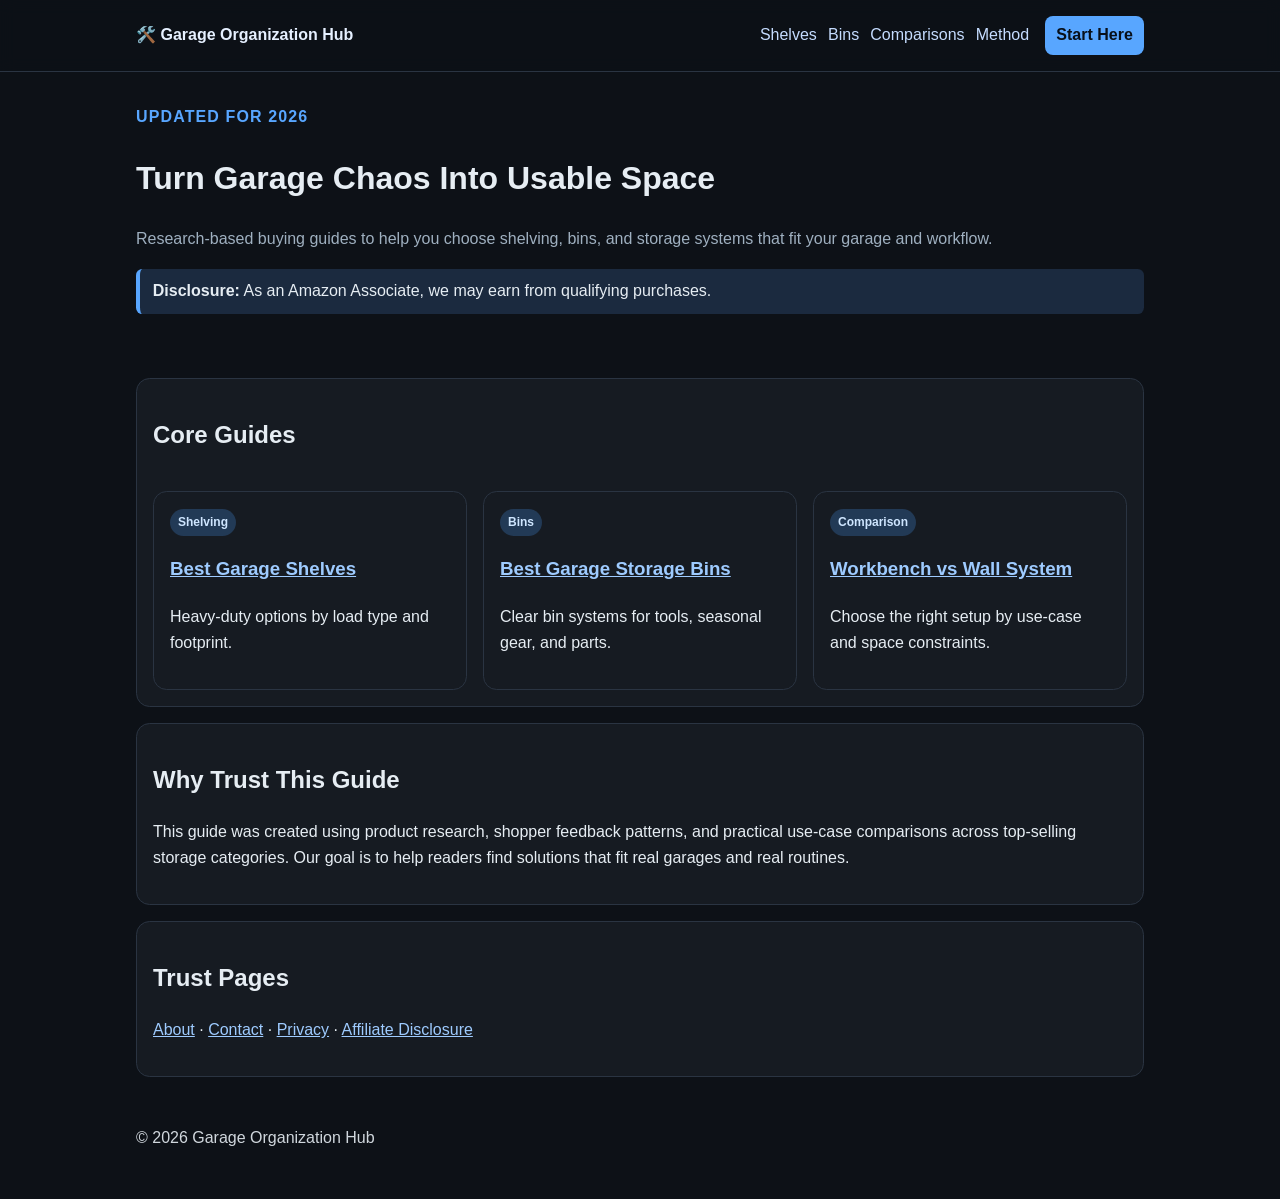
==== index.html @ b8df1030 "feat: cycle 2 initial build for Garage-organization with required pages, compliance, and baseline SE" ====
<!doctype html><html lang="en"><head>
<meta charset="utf-8"><meta name="viewport" content="width=device-width, initial-scale=1">
<title>Garage Organization Hub (2026) – Smarter Storage Ideas</title>
<meta name="description" content="Compare practical garage storage solutions including shelves, bins, and wall systems. Build an organized garage with buyer-focused recommendations.">
<link rel="canonical" href="https://virtualecommerceinc.com/Garage-organization/">
<link rel="stylesheet" href="styles.css">
<!-- Google tag (gtag.js) -->
<script async src="https://www.googletagmanager.com/gtag/js?id=G-3Q57QH82ZM"></script>
<script>
 window.dataLayer = window.dataLayer || [];
 function gtag(){dataLayer.push(arguments);} 
 gtag("js", new Date());
 gtag("config", "G-3Q57QH82ZM");
</script>
<script type="application/ld+json">{"@context":"https://schema.org","@type":"WebSite","name":"Garage Organization Hub","url":"https://virtualecommerceinc.com/Garage-organization/"}</script>
<script type="application/ld+json">{"@context":"https://schema.org","@type":"Organization","name":"Garage Organization Hub","url":"https://virtualecommerceinc.com/Garage-organization/"}</script>
</head><body>
<div class="top-nav-wrap"><div class="wrap top-nav"><a class="brand" href="index.html">🛠️ Garage Organization Hub</a><nav class="top-links"><a href="best-garage-shelves.html">Shelves</a><a href="best-garage-storage-bins.html">Bins</a><a href="workbench-vs-wall-system.html">Comparisons</a><a href="about.html">Method</a></nav><a class="top-cta" href="best-garage-shelves.html">Start Here</a></div></div>
<header class="wrap hero"><p class="eyebrow">Updated for 2026</p><h1>Turn Garage Chaos Into Usable Space</h1><p class="sub">Research-based buying guides to help you choose shelving, bins, and storage systems that fit your garage and workflow.</p><p class="disclosure"><strong>Disclosure:</strong> As an Amazon Associate, we may earn from qualifying purchases.</p></header>
<main class="wrap">
<section class="panel"><h2>Core Guides</h2><div class="grid"><article class="card"><span class="badge">Shelving</span><h3><a href="best-garage-shelves.html">Best Garage Shelves</a></h3><p>Heavy-duty options by load type and footprint.</p></article><article class="card"><span class="badge">Bins</span><h3><a href="best-garage-storage-bins.html">Best Garage Storage Bins</a></h3><p>Clear bin systems for tools, seasonal gear, and parts.</p></article><article class="card"><span class="badge">Comparison</span><h3><a href="workbench-vs-wall-system.html">Workbench vs Wall System</a></h3><p>Choose the right setup by use-case and space constraints.</p></article></div></section>
<section class="panel"><h2>Why Trust This Guide</h2><p>This guide was created using product research, shopper feedback patterns, and practical use-case comparisons across top-selling storage categories. Our goal is to help readers find solutions that fit real garages and real routines.</p></section>
<section class="panel"><h2>Trust Pages</h2><p><a href="about.html">About</a> · <a href="contact.html">Contact</a> · <a href="privacy.html">Privacy</a> · <a href="affiliate-disclosure.html">Affiliate Disclosure</a></p></section>
</main><footer class="wrap footer"><p>© 2026 Garage Organization Hub</p></footer>
</body></html>
---- styles.css ----
:root{--bg:#0d1117;--card:#161b22;--txt:#e6edf3;--muted:#9fb0c0;--accent:#58a6ff;--line:#2a3442}
*{box-sizing:border-box}body{margin:0;background:var(--bg);color:var(--txt);font:16px/1.65 Inter,Arial,sans-serif}
.wrap{max-width:1040px;margin:auto;padding:1rem}
.top-nav-wrap{position:sticky;top:0;z-index:1000;background:rgba(13,17,23,.92);border-bottom:1px solid var(--line);backdrop-filter:blur(8px)}
.top-nav{display:flex;gap:1rem;align-items:center}
.brand{font-weight:800;color:#e6f0ff;text-decoration:none}.top-links{display:flex;gap:.7rem;flex-wrap:wrap;margin-left:auto}
.top-links a{color:#c5dcff;text-decoration:none}.top-cta{background:#58a6ff;color:#08101a;text-decoration:none;padding:.4rem .7rem;border-radius:.5rem;font-weight:700}
.hero{padding-top:1rem}.eyebrow{color:var(--accent);font-weight:700;text-transform:uppercase;letter-spacing:.07em}.sub{color:var(--muted)}
.panel,.card,.content{background:var(--card);border:1px solid var(--line);border-radius:.85rem;padding:1rem;margin-top:1rem}
.grid{display:grid;grid-template-columns:repeat(auto-fit,minmax(220px,1fr));gap:1rem}.badge{display:inline-block;background:#223a56;color:#cfe6ff;padding:.2rem .5rem;border-radius:999px;font-size:.75rem;font-weight:700}
a{color:#9ecbff}
.disclosure{background:#1b2a3f;border-left:4px solid var(--accent);padding:.6rem .8rem;border-radius:.4rem}
.guide-hero img,.hero-banner img{width:100%;border-radius:.75rem;display:block}.hero-banner{position:relative;overflow:hidden;border-radius:.9rem;border:1px solid var(--line);margin-top:1rem}
.hero-overlay{position:absolute;inset:0;background:linear-gradient(90deg,rgba(7,12,28,.76),rgba(7,12,28,.2));padding:1.2rem;display:flex;flex-direction:column;justify-content:center;gap:.6rem}
.hero-overlay h1{margin:0;font-size:clamp(1.4rem,3.6vw,2.6rem)}
table{width:100%;border-collapse:collapse}th,td{border:1px solid var(--line);padding:.55rem;text-align:left}
.footer{opacity:.9;padding-bottom:2rem}
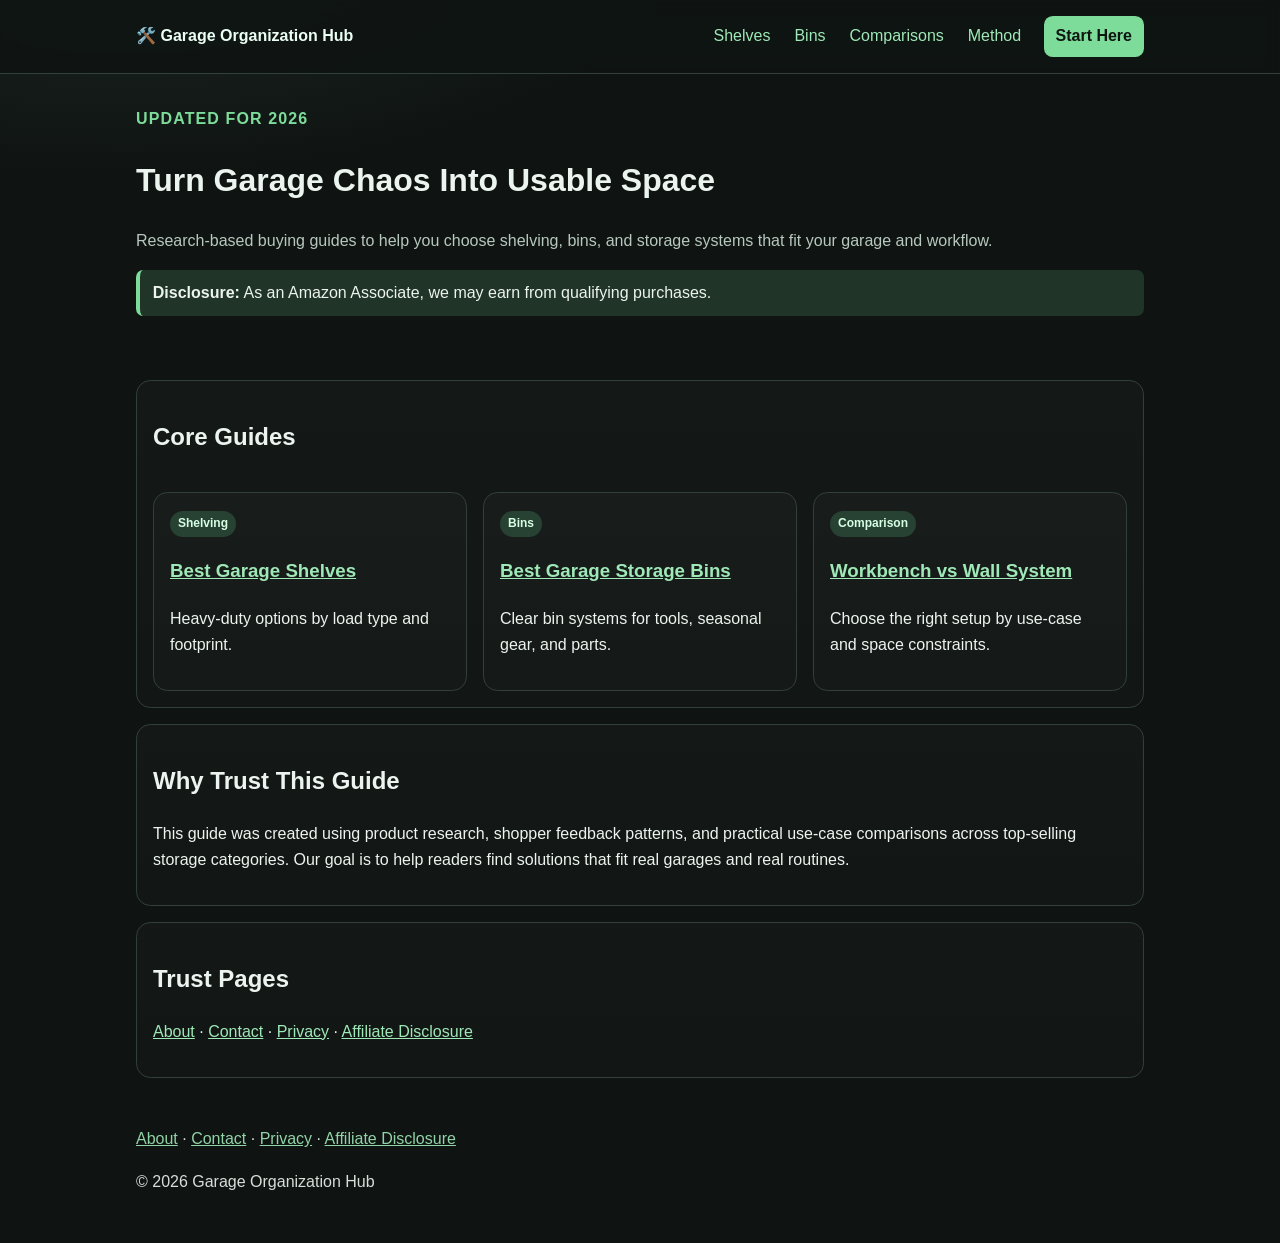
==== commit c729ca31: "cycle: strengthen trust/legal footer links sitewide and add trust sections on core guide pages" ====
--- a/index.html
+++ b/index.html
@@ -21,5 +21,8 @@
 <section class="panel"><h2>Core Guides</h2><div class="grid"><article class="card"><span class="badge">Shelving</span><h3><a href="best-garage-shelves.html">Best Garage Shelves</a></h3><p>Heavy-duty options by load type and footprint.</p></article><article class="card"><span class="badge">Bins</span><h3><a href="best-garage-storage-bins.html">Best Garage Storage Bins</a></h3><p>Clear bin systems for tools, seasonal gear, and parts.</p></article><article class="card"><span class="badge">Comparison</span><h3><a href="workbench-vs-wall-system.html">Workbench vs Wall System</a></h3><p>Choose the right setup by use-case and space constraints.</p></article></div></section>
 <section class="panel"><h2>Why Trust This Guide</h2><p>This guide was created using product research, shopper feedback patterns, and practical use-case comparisons across top-selling storage categories. Our goal is to help readers find solutions that fit real garages and real routines.</p></section>
 <section class="panel"><h2>Trust Pages</h2><p><a href="about.html">About</a> · <a href="contact.html">Contact</a> · <a href="privacy.html">Privacy</a> · <a href="affiliate-disclosure.html">Affiliate Disclosure</a></p></section>
-</main><footer class="wrap footer"><p>© 2026 Garage Organization Hub</p></footer>
+</main><footer class="wrap footer">
+  <p><a href="about.html">About</a> · <a href="contact.html">Contact</a> · <a href="privacy.html">Privacy</a> · <a href="affiliate-disclosure.html">Affiliate Disclosure</a></p>
+  <p>© 2026 Garage Organization Hub</p>
+</footer>
 </body></html>
--- a/styles.css
+++ b/styles.css
@@ -1,17 +1,75 @@
-:root{--bg:#0d1117;--card:#161b22;--txt:#e6edf3;--muted:#9fb0c0;--accent:#58a6ff;--line:#2a3442}
-*{box-sizing:border-box}body{margin:0;background:var(--bg);color:var(--txt);font:16px/1.65 Inter,Arial,sans-serif}
+:root{
+  --bg:#0f1412;
+  --bg2:#151c19;
+  --card:#1d2622;
+  --txt:#ecf4ef;
+  --muted:#b7c8be;
+  --accent:#7ddc9a;
+  --accent-2:#53b97c;
+  --line:#31403a;
+  --link:#9fe8b7;
+}
+*{box-sizing:border-box}
+body{
+  margin:0;
+  background:radial-gradient(1000px 500px at 10% -10%, #1f2b25 0%, var(--bg) 60%);
+  color:var(--txt);
+  font:16px/1.65 Inter,Arial,sans-serif
+}
 .wrap{max-width:1040px;margin:auto;padding:1rem}
-.top-nav-wrap{position:sticky;top:0;z-index:1000;background:rgba(13,17,23,.92);border-bottom:1px solid var(--line);backdrop-filter:blur(8px)}
+
+.top-nav-wrap{
+  position:sticky;top:0;z-index:1000;
+  background:rgba(15,20,18,.9);
+  border-bottom:1px solid var(--line);
+  backdrop-filter:blur(8px)
+}
 .top-nav{display:flex;gap:1rem;align-items:center}
-.brand{font-weight:800;color:#e6f0ff;text-decoration:none}.top-links{display:flex;gap:.7rem;flex-wrap:wrap;margin-left:auto}
-.top-links a{color:#c5dcff;text-decoration:none}.top-cta{background:#58a6ff;color:#08101a;text-decoration:none;padding:.4rem .7rem;border-radius:.5rem;font-weight:700}
-.hero{padding-top:1rem}.eyebrow{color:var(--accent);font-weight:700;text-transform:uppercase;letter-spacing:.07em}.sub{color:var(--muted)}
-.panel,.card,.content{background:var(--card);border:1px solid var(--line);border-radius:.85rem;padding:1rem;margin-top:1rem}
-.grid{display:grid;grid-template-columns:repeat(auto-fit,minmax(220px,1fr));gap:1rem}.badge{display:inline-block;background:#223a56;color:#cfe6ff;padding:.2rem .5rem;border-radius:999px;font-size:.75rem;font-weight:700}
-a{color:#9ecbff}
-.disclosure{background:#1b2a3f;border-left:4px solid var(--accent);padding:.6rem .8rem;border-radius:.4rem}
-.guide-hero img,.hero-banner img{width:100%;border-radius:.75rem;display:block}.hero-banner{position:relative;overflow:hidden;border-radius:.9rem;border:1px solid var(--line);margin-top:1rem}
-.hero-overlay{position:absolute;inset:0;background:linear-gradient(90deg,rgba(7,12,28,.76),rgba(7,12,28,.2));padding:1.2rem;display:flex;flex-direction:column;justify-content:center;gap:.6rem}
+.brand{font-weight:800;color:#ecfff4;text-decoration:none}
+.top-links{display:flex;gap:.7rem;flex-wrap:wrap;margin-left:auto}
+.top-links a{color:var(--link);text-decoration:none;padding:.2rem .4rem;border-radius:.35rem}
+.top-links a:hover{background:rgba(125,220,154,.15)}
+.top-cta{background:var(--accent);color:#0e1612;text-decoration:none;padding:.45rem .75rem;border-radius:.55rem;font-weight:700}
+
+.hero{padding-top:1rem}
+.eyebrow{color:var(--accent);font-weight:700;text-transform:uppercase;letter-spacing:.07em}
+.sub{color:var(--muted)}
+
+.panel,.card,.content{
+  background:linear-gradient(180deg, rgba(255,255,255,.02), rgba(255,255,255,.01));
+  border:1px solid var(--line);
+  border-radius:.9rem;
+  padding:1rem;
+  margin-top:1rem
+}
+.grid{display:grid;grid-template-columns:repeat(auto-fit,minmax(220px,1fr));gap:1rem}
+.badge{display:inline-block;background:#274233;color:#d6ffe4;padding:.2rem .5rem;border-radius:999px;font-size:.75rem;font-weight:700}
+
+a{color:var(--link)}
+a:hover{text-decoration:underline}
+
+.disclosure{
+  background:#203428;
+  border-left:4px solid var(--accent);
+  padding:.6rem .8rem;
+  border-radius:.45rem
+}
+
+.hero-banner{position:relative;overflow:hidden;border-radius:.9rem;border:1px solid var(--line);margin-top:1rem}
+.hero-banner img,.guide-hero img{width:100%;border-radius:.75rem;display:block}
+.hero-overlay{
+  position:absolute;inset:0;
+  background:linear-gradient(90deg,rgba(9,15,12,.75),rgba(9,15,12,.2));
+  padding:1.2rem;
+  display:flex;flex-direction:column;justify-content:center;gap:.6rem
+}
 .hero-overlay h1{margin:0;font-size:clamp(1.4rem,3.6vw,2.6rem)}
-table{width:100%;border-collapse:collapse}th,td{border:1px solid var(--line);padding:.55rem;text-align:left}
+
+table{width:100%;border-collapse:collapse}
+th,td{border:1px solid var(--line);padding:.55rem;text-align:left}
 .footer{opacity:.9;padding-bottom:2rem}
+
+@media (max-width:900px){
+  .top-nav{flex-wrap:wrap}
+  .top-links{order:3;width:100%;margin-left:0}
+}
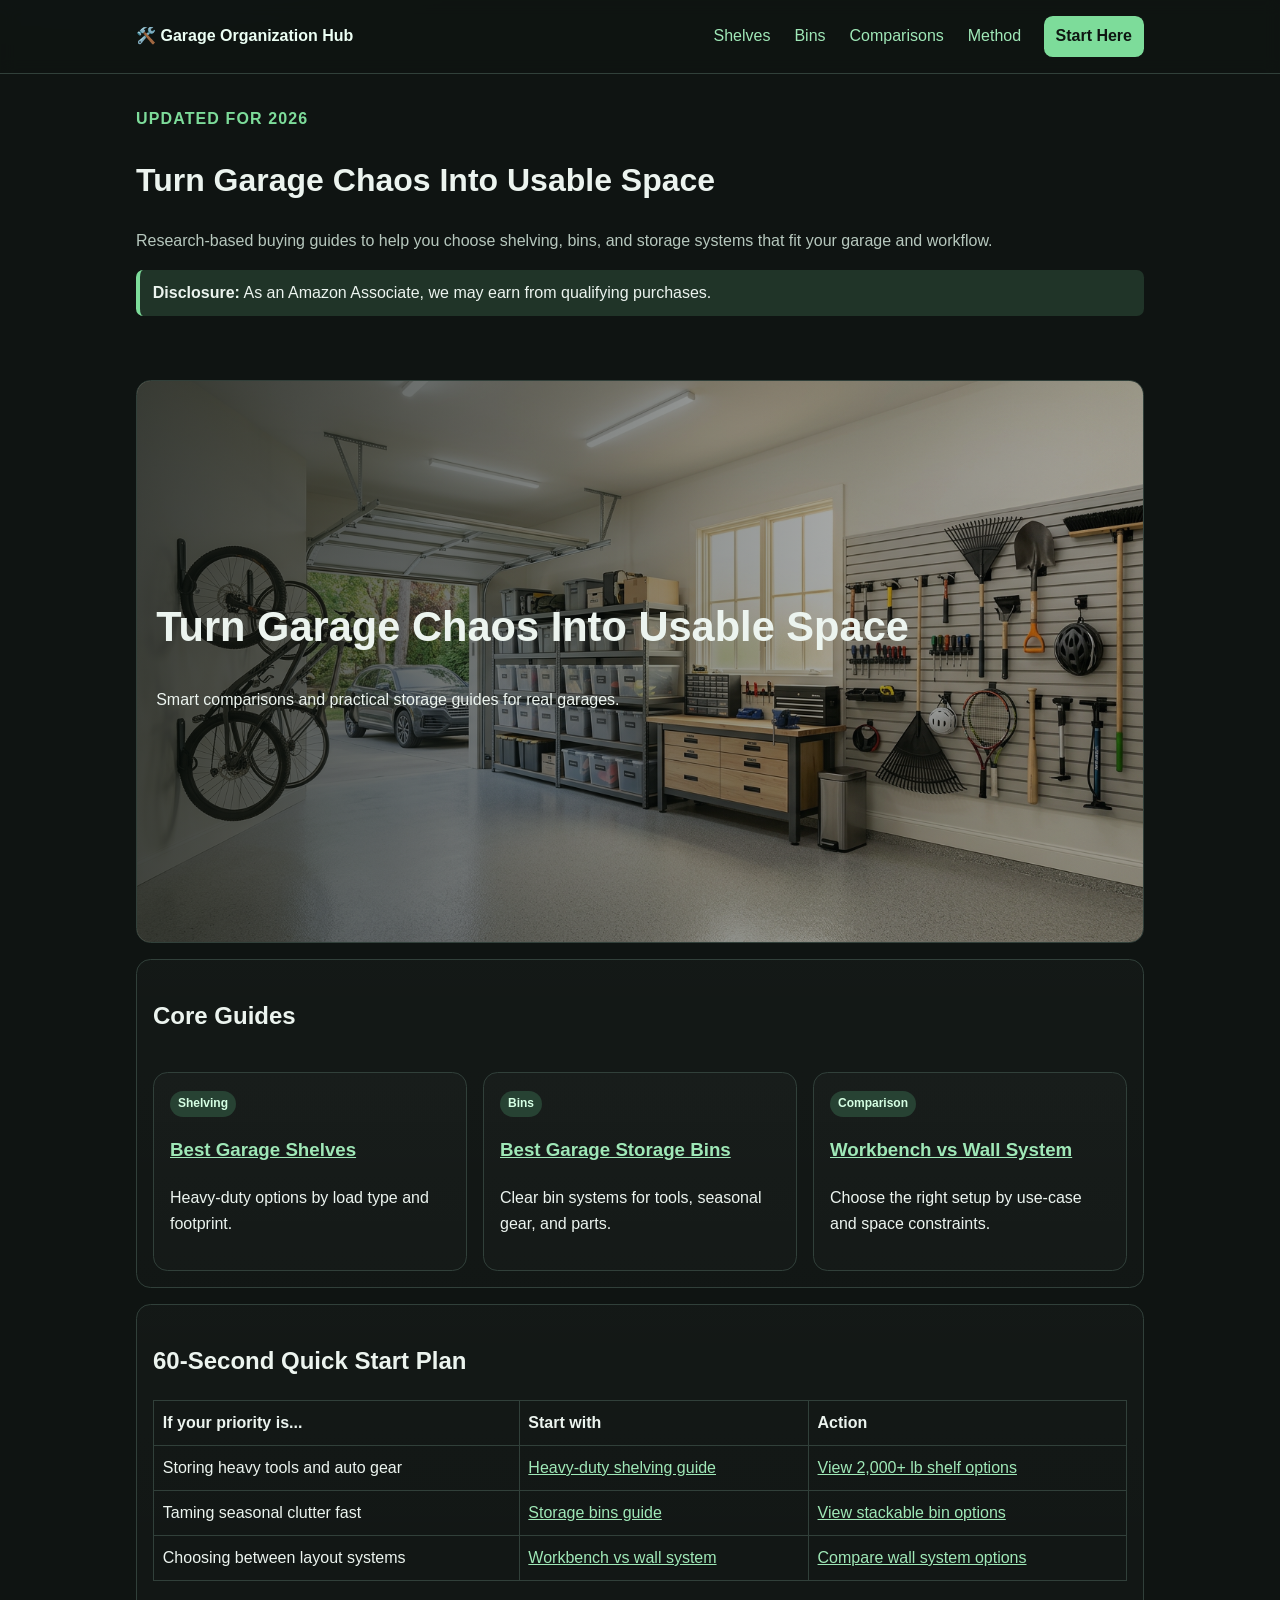
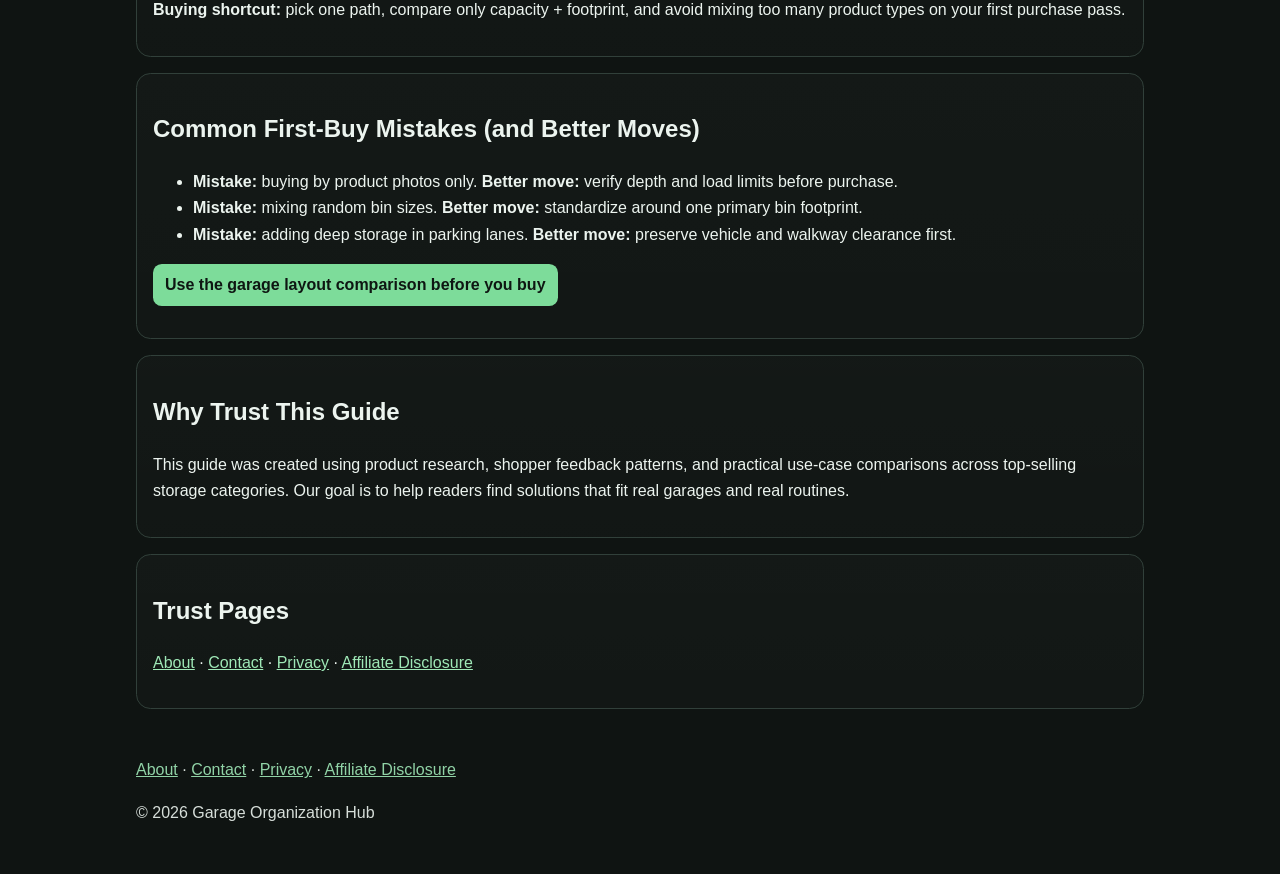
==== commit a723a44a: "feat: add relevant visuals across garage site pages with custom generated imagery" ====
--- a/index.html
+++ b/index.html
@@ -14,11 +14,32 @@
 </script>
 <script type="application/ld+json">{"@context":"https://schema.org","@type":"WebSite","name":"Garage Organization Hub","url":"https://virtualecommerceinc.com/Garage-organization/"}</script>
 <script type="application/ld+json">{"@context":"https://schema.org","@type":"Organization","name":"Garage Organization Hub","url":"https://virtualecommerceinc.com/Garage-organization/"}</script>
+<script type="application/ld+json">{"@context":"https://schema.org","@type":"FAQPage","mainEntity":[{"@type":"Question","name":"What should I buy first to organize a garage quickly?","acceptedAnswer":{"@type":"Answer","text":"For most garages, start with a heavy-duty shelf or wall shelf for vertical storage, then add matching bins so items are grouped and labeled."}},{"@type":"Question","name":"Should I prioritize shelves, bins, or wall systems?","acceptedAnswer":{"@type":"Answer","text":"Prioritize shelves for high-capacity storage, bins for repeatable categorization, and wall systems when floor space is limited."}},{"@type":"Question","name":"How do I avoid buying the wrong storage setup?","acceptedAnswer":{"@type":"Answer","text":"Choose by garage constraints first: available depth, load weight, and parking clearance. Then compare only options that match those limits."}}]}</script>
 </head><body>
 <div class="top-nav-wrap"><div class="wrap top-nav"><a class="brand" href="index.html">🛠️ Garage Organization Hub</a><nav class="top-links"><a href="best-garage-shelves.html">Shelves</a><a href="best-garage-storage-bins.html">Bins</a><a href="workbench-vs-wall-system.html">Comparisons</a><a href="about.html">Method</a></nav><a class="top-cta" href="best-garage-shelves.html">Start Here</a></div></div>
 <header class="wrap hero"><p class="eyebrow">Updated for 2026</p><h1>Turn Garage Chaos Into Usable Space</h1><p class="sub">Research-based buying guides to help you choose shelving, bins, and storage systems that fit your garage and workflow.</p><p class="disclosure"><strong>Disclosure:</strong> As an Amazon Associate, we may earn from qualifying purchases.</p></header>
 <main class="wrap">
+<section class="hero-banner"><img src="assets/garage_hero.png" alt="Organized garage with shelving and storage bins" loading="eager" /><div class="hero-overlay"><h1>Turn Garage Chaos Into Usable Space</h1><p>Smart comparisons and practical storage guides for real garages.</p></div></section>
 <section class="panel"><h2>Core Guides</h2><div class="grid"><article class="card"><span class="badge">Shelving</span><h3><a href="best-garage-shelves.html">Best Garage Shelves</a></h3><p>Heavy-duty options by load type and footprint.</p></article><article class="card"><span class="badge">Bins</span><h3><a href="best-garage-storage-bins.html">Best Garage Storage Bins</a></h3><p>Clear bin systems for tools, seasonal gear, and parts.</p></article><article class="card"><span class="badge">Comparison</span><h3><a href="workbench-vs-wall-system.html">Workbench vs Wall System</a></h3><p>Choose the right setup by use-case and space constraints.</p></article></div></section>
+
+<section class="panel"><h2>60-Second Quick Start Plan</h2>
+<table><thead><tr><th>If your priority is...</th><th>Start with</th><th>Action</th></tr></thead><tbody>
+<tr><td>Storing heavy tools and auto gear</td><td><a href="best-garage-shelves.html">Heavy-duty shelving guide</a></td><td><a rel="nofollow sponsored" href="https://www.amazon.com/s?k=garage+shelving+2000+lb+capacity&tag=garageorg-20">View 2,000+ lb shelf options</a></td></tr>
+<tr><td>Taming seasonal clutter fast</td><td><a href="best-garage-storage-bins.html">Storage bins guide</a></td><td><a rel="nofollow sponsored" href="https://www.amazon.com/s?k=heavy+duty+stackable+storage+bins+with+lids&tag=garageorg-20">View stackable bin options</a></td></tr>
+<tr><td>Choosing between layout systems</td><td><a href="workbench-vs-wall-system.html">Workbench vs wall system</a></td><td><a rel="nofollow sponsored" href="https://www.amazon.com/s?k=garage+wall+organization+system&tag=garageorg-20">Compare wall system options</a></td></tr>
+</tbody></table>
+<p><strong>Buying shortcut:</strong> pick one path, compare only capacity + footprint, and avoid mixing too many product types on your first purchase pass.</p>
+</section>
+
+<section class="panel"><h2>Common First-Buy Mistakes (and Better Moves)</h2>
+<ul>
+<li><strong>Mistake:</strong> buying by product photos only. <strong>Better move:</strong> verify depth and load limits before purchase.</li>
+<li><strong>Mistake:</strong> mixing random bin sizes. <strong>Better move:</strong> standardize around one primary bin footprint.</li>
+<li><strong>Mistake:</strong> adding deep storage in parking lanes. <strong>Better move:</strong> preserve vehicle and walkway clearance first.</li>
+</ul>
+<p><a class="cta-btn" href="workbench-vs-wall-system.html">Use the garage layout comparison before you buy</a></p>
+</section>
+
 <section class="panel"><h2>Why Trust This Guide</h2><p>This guide was created using product research, shopper feedback patterns, and practical use-case comparisons across top-selling storage categories. Our goal is to help readers find solutions that fit real garages and real routines.</p></section>
 <section class="panel"><h2>Trust Pages</h2><p><a href="about.html">About</a> · <a href="contact.html">Contact</a> · <a href="privacy.html">Privacy</a> · <a href="affiliate-disclosure.html">Affiliate Disclosure</a></p></section>
 </main><footer class="wrap footer">
--- a/styles.css
+++ b/styles.css
@@ -48,6 +48,20 @@
 a{color:var(--link)}
 a:hover{text-decoration:underline}
 
+.cta-btn{
+  display:inline-block;
+  background:var(--accent);
+  color:#0e1612;
+  text-decoration:none;
+  font-weight:700;
+  padding:.5rem .75rem;
+  border-radius:.55rem;
+}
+.cta-btn:hover{
+  background:var(--accent-2);
+  text-decoration:none;
+}
+
 .disclosure{
   background:#203428;
   border-left:4px solid var(--accent);
